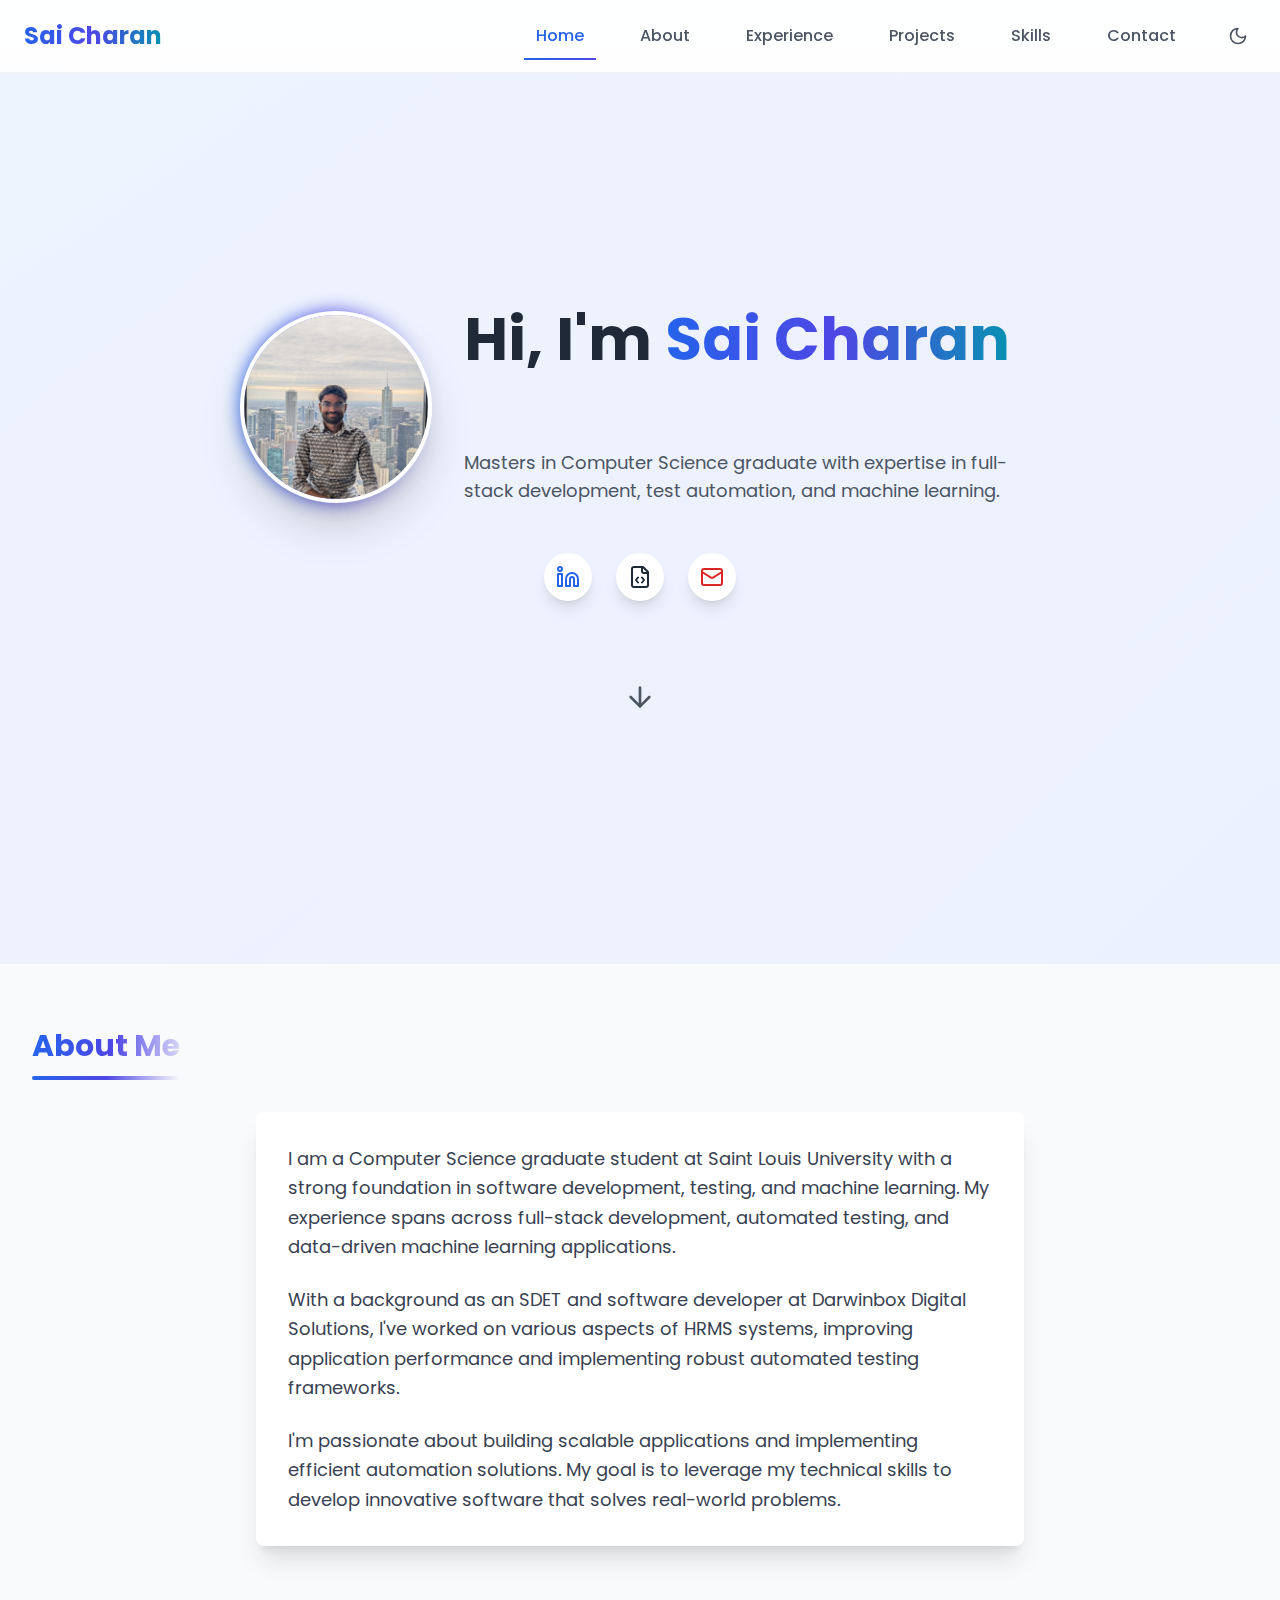
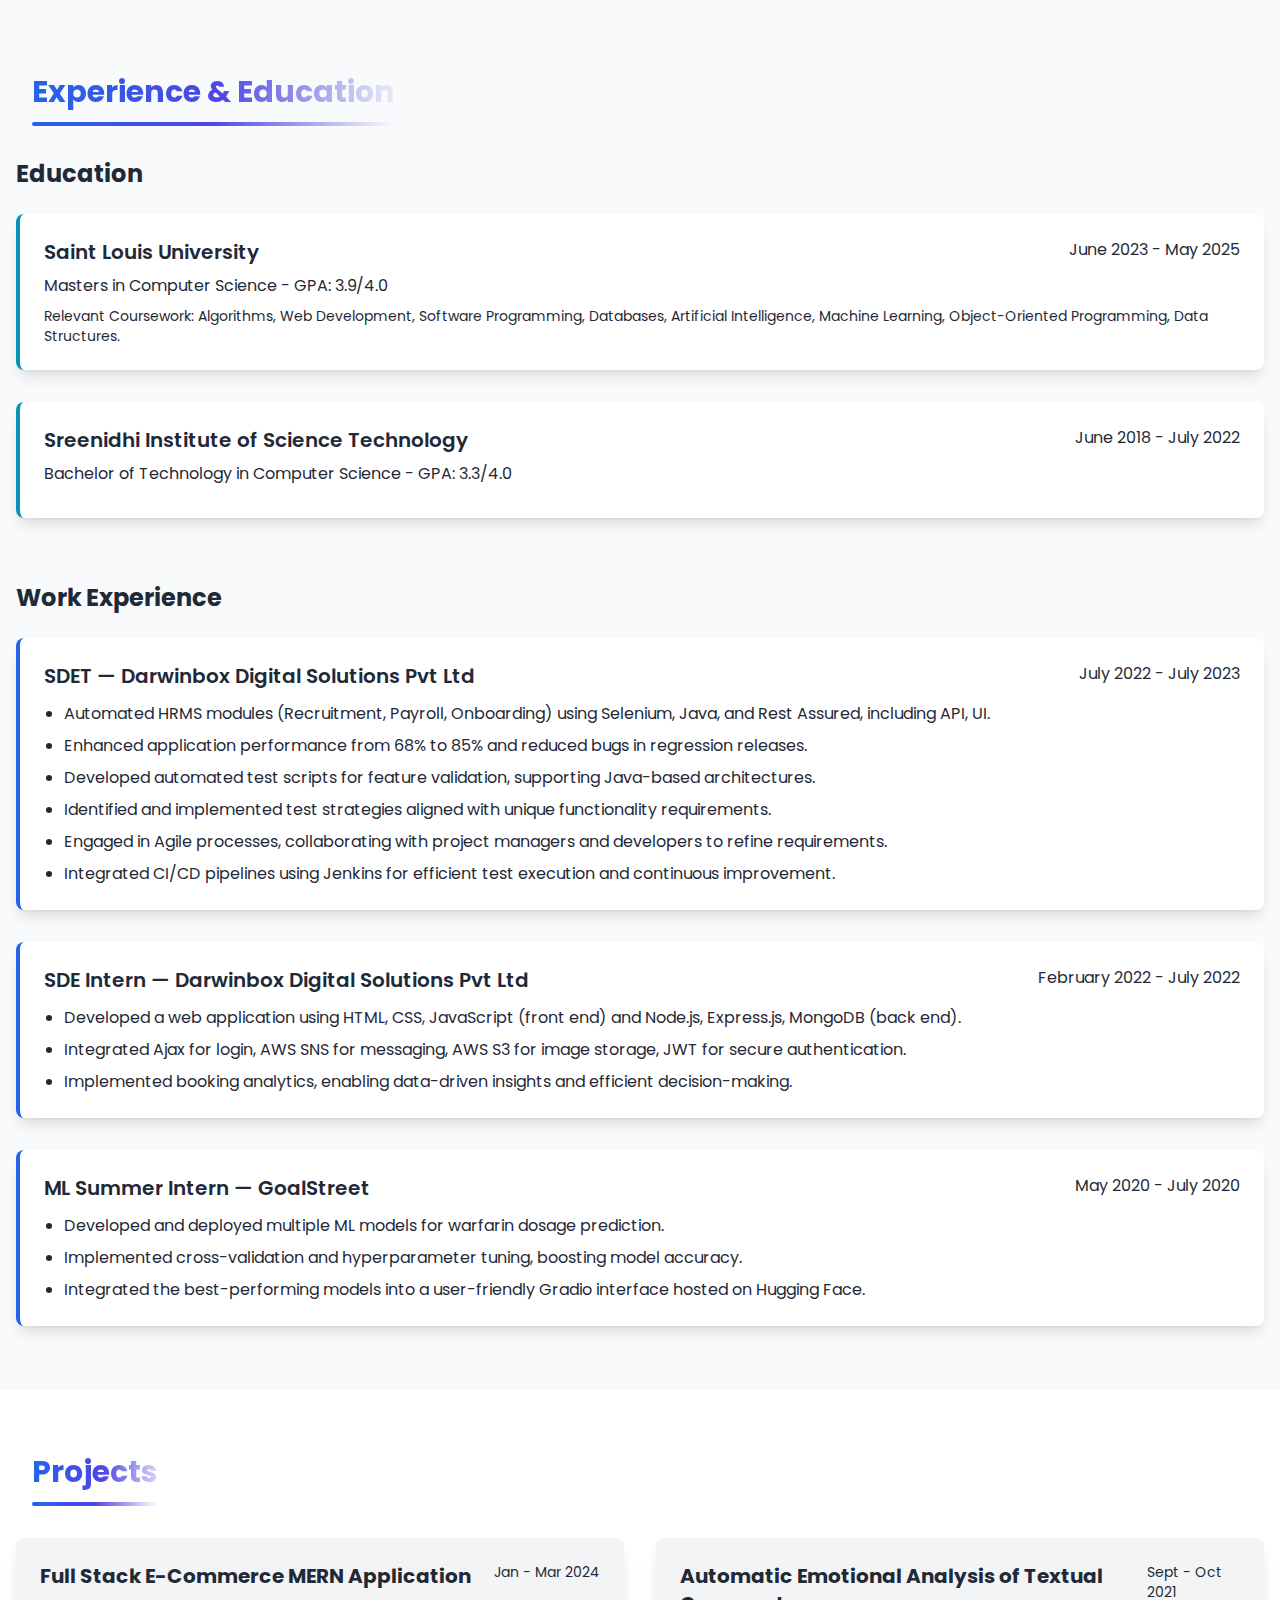
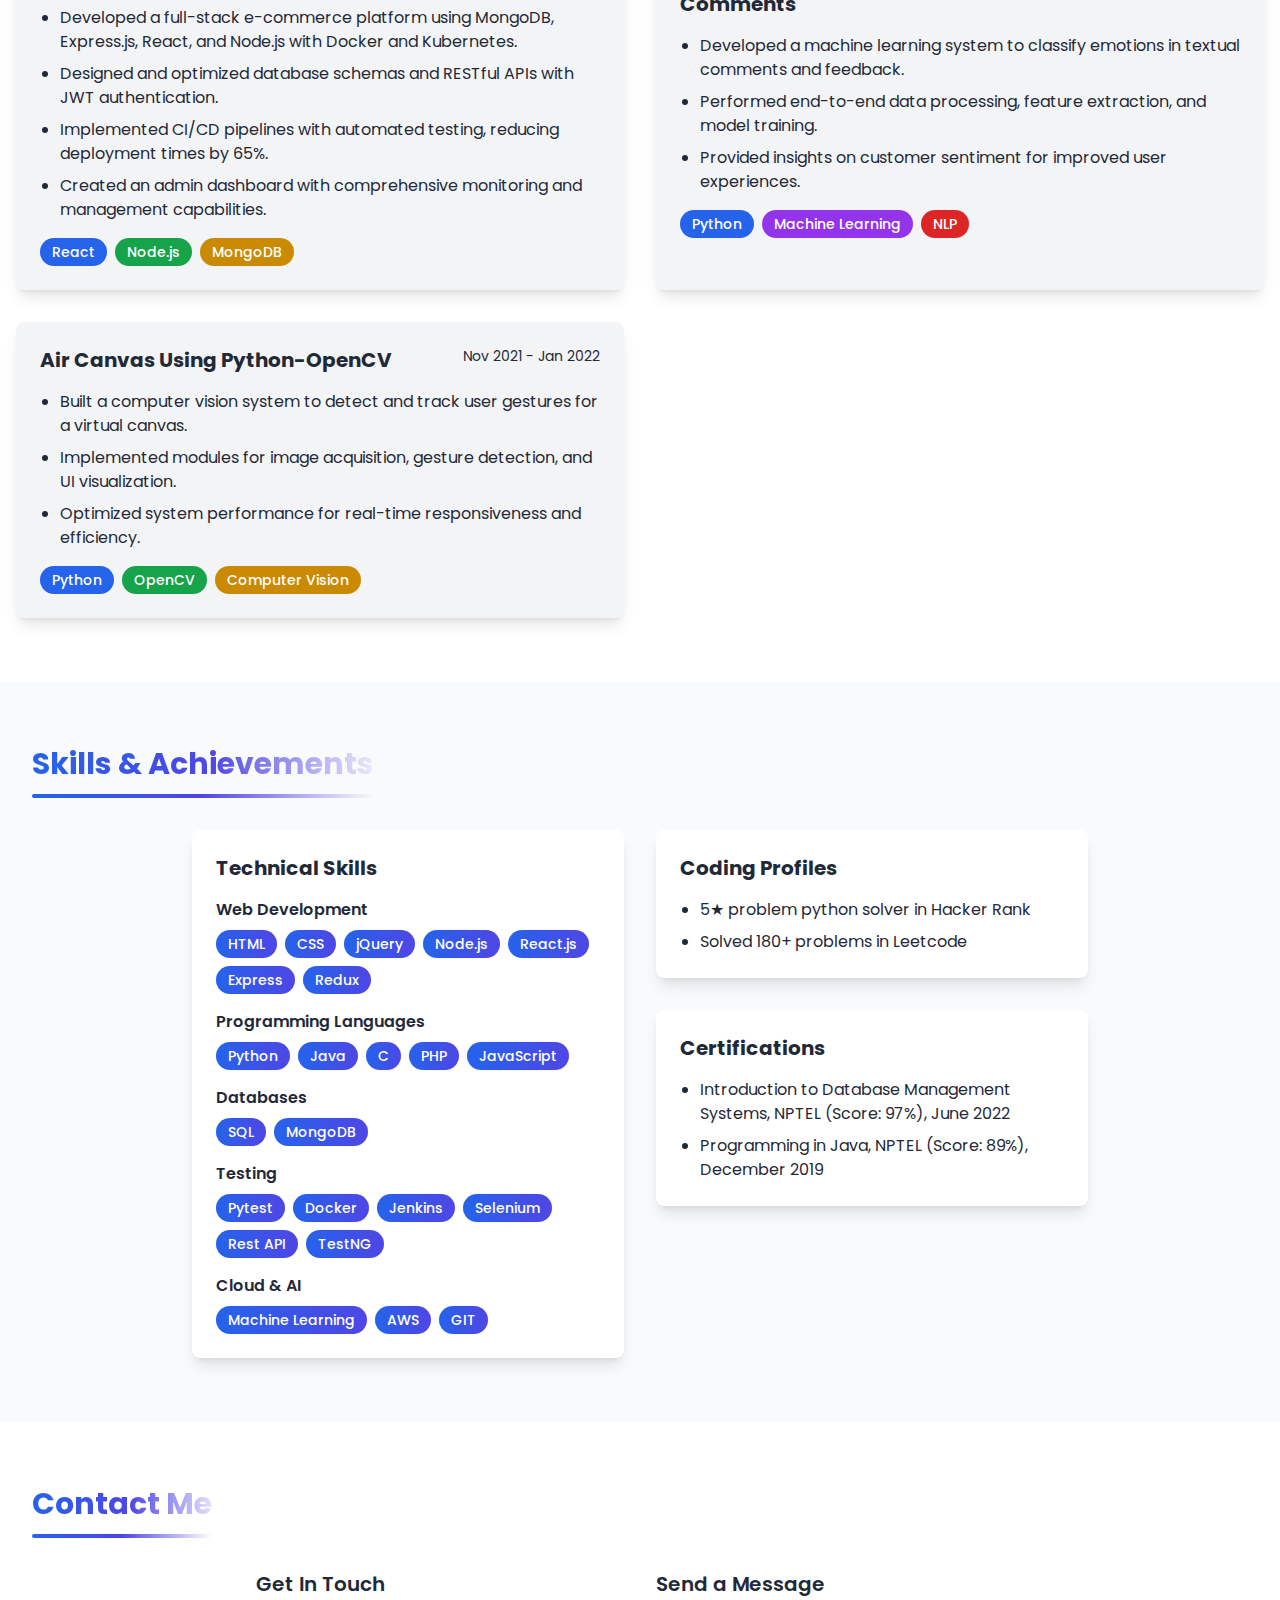
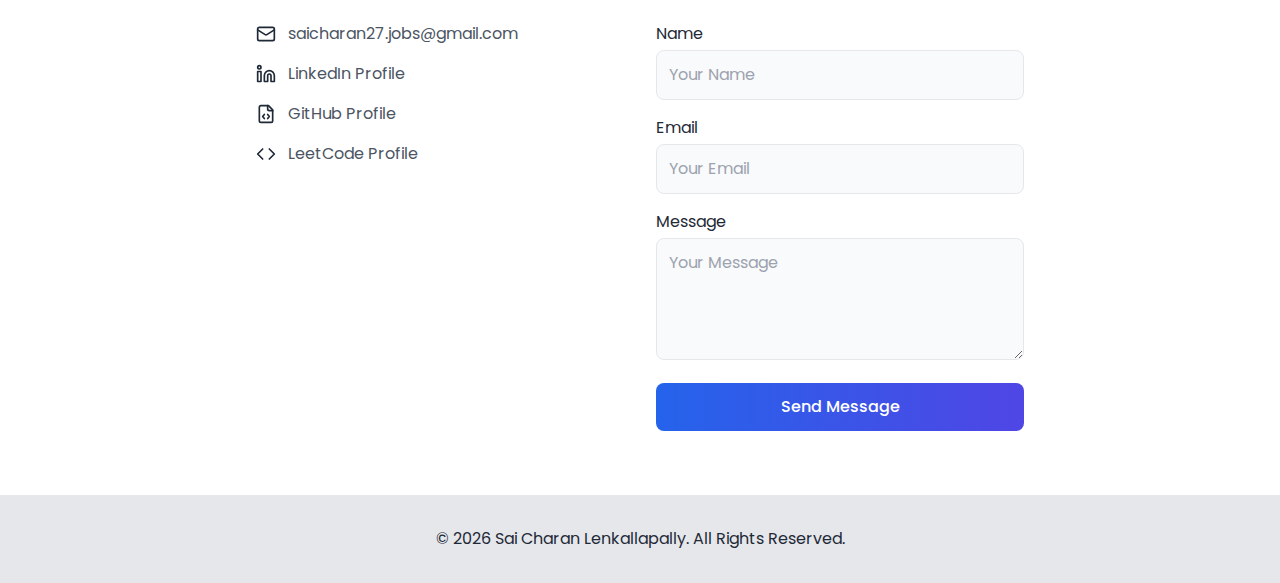
==== index.html @ 1a52dc7e "Updates" ====
<!doctype html><html lang="en"><head><meta charset="utf-8"/><link rel="icon" href="/profile.jpeg"/><meta name="viewport" content="width=device-width,initial-scale=1"/><meta name="theme-color" content="#000000"/><meta name="description" content="Web site created using create-react-app"/><link rel="apple-touch-icon" href="/logo192.png"/><link rel="manifest" href="/manifest.json"/><title>React App</title><script defer="defer" src="/static/js/main.78f071f9.js"></script><link href="/static/css/main.efff3a3c.css" rel="stylesheet"></head><body><noscript>You need to enable JavaScript to run this app.</noscript><div id="root"></div></body></html>
---- static/css/main.efff3a3c.css ----
@import url(https://fonts.googleapis.com/css2?family=Poppins:wght@300;400;500;600;700&display=swap);*,::backdrop,:after,:before{--tw-border-spacing-x:0;--tw-border-spacing-y:0;--tw-translate-x:0;--tw-translate-y:0;--tw-rotate:0;--tw-skew-x:0;--tw-skew-y:0;--tw-scale-x:1;--tw-scale-y:1;--tw-pan-x: ;--tw-pan-y: ;--tw-pinch-zoom: ;--tw-scroll-snap-strictness:proximity;--tw-gradient-from-position: ;--tw-gradient-via-position: ;--tw-gradient-to-position: ;--tw-ordinal: ;--tw-slashed-zero: ;--tw-numeric-figure: ;--tw-numeric-spacing: ;--tw-numeric-fraction: ;--tw-ring-inset: ;--tw-ring-offset-width:0px;--tw-ring-offset-color:#fff;--tw-ring-color:#3b82f680;--tw-ring-offset-shadow:0 0 #0000;--tw-ring-shadow:0 0 #0000;--tw-shadow:0 0 #0000;--tw-shadow-colored:0 0 #0000;--tw-blur: ;--tw-brightness: ;--tw-contrast: ;--tw-grayscale: ;--tw-hue-rotate: ;--tw-invert: ;--tw-saturate: ;--tw-sepia: ;--tw-drop-shadow: ;--tw-backdrop-blur: ;--tw-backdrop-brightness: ;--tw-backdrop-contrast: ;--tw-backdrop-grayscale: ;--tw-backdrop-hue-rotate: ;--tw-backdrop-invert: ;--tw-backdrop-opacity: ;--tw-backdrop-saturate: ;--tw-backdrop-sepia: ;--tw-contain-size: ;--tw-contain-layout: ;--tw-contain-paint: ;--tw-contain-style: }/*
! tailwindcss v3.4.17 | MIT License | https://tailwindcss.com
*/*,:after,:before{border:0 solid #e5e7eb;box-sizing:border-box}:after,:before{--tw-content:""}:host,html{-webkit-text-size-adjust:100%;font-feature-settings:normal;-webkit-tap-highlight-color:transparent;font-family:Poppins,sans-serif;font-variation-settings:normal;line-height:1.5;tab-size:4}body{line-height:inherit}hr{border-top-width:1px;color:inherit;height:0}abbr:where([title]){-webkit-text-decoration:underline dotted;text-decoration:underline dotted}h1,h2,h3,h4,h5,h6{font-size:inherit;font-weight:inherit}a{color:inherit;text-decoration:inherit}b,strong{font-weight:bolder}code,kbd,pre,samp{font-feature-settings:normal;font-family:ui-monospace,SFMono-Regular,Menlo,Monaco,Consolas,Liberation Mono,Courier New,monospace;font-size:1em;font-variation-settings:normal}small{font-size:80%}sub,sup{font-size:75%;line-height:0;position:relative;vertical-align:initial}sub{bottom:-.25em}sup{top:-.5em}table{border-collapse:collapse;border-color:inherit;text-indent:0}button,input,optgroup,select,textarea{font-feature-settings:inherit;color:inherit;font-family:inherit;font-size:100%;font-variation-settings:inherit;font-weight:inherit;letter-spacing:inherit;line-height:inherit;margin:0;padding:0}button,select{text-transform:none}button,input:where([type=button]),input:where([type=reset]),input:where([type=submit]){-webkit-appearance:button;background-color:initial;background-image:none}:-moz-focusring{outline:auto}:-moz-ui-invalid{box-shadow:none}progress{vertical-align:initial}::-webkit-inner-spin-button,::-webkit-outer-spin-button{height:auto}[type=search]{-webkit-appearance:textfield;outline-offset:-2px}::-webkit-search-decoration{-webkit-appearance:none}::-webkit-file-upload-button{-webkit-appearance:button;font:inherit}summary{display:list-item}blockquote,dd,dl,figure,h1,h2,h3,h4,h5,h6,hr,p,pre{margin:0}fieldset{margin:0}fieldset,legend{padding:0}menu,ol,ul{list-style:none;margin:0;padding:0}dialog{padding:0}textarea{resize:vertical}input::placeholder,textarea::placeholder{color:#9ca3af;opacity:1}[role=button],button{cursor:pointer}:disabled{cursor:default}audio,canvas,embed,iframe,img,object,svg,video{display:block;vertical-align:middle}img,video{height:auto;max-width:100%}[hidden]:where(:not([hidden=until-found])){display:none}.container{width:100%}@media (min-width:640px){.container{max-width:640px}}@media (min-width:768px){.container{max-width:768px}}@media (min-width:1024px){.container{max-width:1024px}}@media (min-width:1280px){.container{max-width:1280px}}@media (min-width:1536px){.container{max-width:1536px}}.header-nav{-webkit-backdrop-filter:blur(12px);backdrop-filter:blur(12px);background:#ffffffd9;border-bottom:1px solid #e5e7eb80;position:fixed;top:0;transition-duration:.3s;transition-property:all;transition-timing-function:cubic-bezier(.4,0,.2,1);width:100%;z-index:50}.dark .header-nav{background:#111827d9;border-bottom:1px solid #37415180}.nav-link{--tw-text-opacity:1;color:#4b5563;color:rgb(75 85 99/var(--tw-text-opacity,1));font-weight:500;padding:.5rem .75rem;position:relative;transition-duration:.3s;transition-property:all;transition-timing-function:cubic-bezier(.4,0,.2,1)}.nav-link:hover{--tw-text-opacity:1;color:#2563eb;color:rgb(37 99 235/var(--tw-text-opacity,1))}.nav-link:is(.dark *){--tw-text-opacity:1;color:#d1d5db;color:rgb(209 213 219/var(--tw-text-opacity,1))}.nav-link:hover:is(.dark *){--tw-text-opacity:1;color:#60a5fa;color:rgb(96 165 250/var(--tw-text-opacity,1))}.nav-link:after{--tw-gradient-from:#2563eb var(--tw-gradient-from-position);--tw-gradient-to:#2563eb00 var(--tw-gradient-to-position);--tw-gradient-stops:var(--tw-gradient-from),var(--tw-gradient-to);--tw-gradient-to:#4f46e5 var(--tw-gradient-to-position);--tw-content:"";background-image:linear-gradient(to right,var(--tw-gradient-stops));bottom:-.25rem;content:var(--tw-content);height:.125rem;left:0;opacity:0;position:absolute;transition-duration:.3s;transition-property:all;transition-timing-function:cubic-bezier(.4,0,.2,1);transition-timing-function:cubic-bezier(0,0,.2,1);width:0}.nav-link:hover:after{opacity:1;width:100%}.nav-link.active{--tw-text-opacity:1;color:#2563eb;color:rgb(37 99 235/var(--tw-text-opacity,1))}.nav-link.active:is(.dark *){--tw-text-opacity:1;color:#60a5fa;color:rgb(96 165 250/var(--tw-text-opacity,1))}.nav-link.active:after{opacity:1;width:100%}.hero-section{align-items:center;background:linear-gradient(135deg,#2563eb1a,#4f46e51a 50%,#06b6d41a);display:flex;justify-content:center;min-height:100vh;overflow:hidden;position:relative}.profile-image-container{flex-shrink:0;height:10rem;position:relative;width:10rem}@media (min-width:768px){.profile-image-container{height:12rem;width:12rem}}.profile-image-container:before{--tw-gradient-from:#2563eb var(--tw-gradient-from-position);--tw-gradient-to:#2563eb00 var(--tw-gradient-to-position);--tw-gradient-stops:var(--tw-gradient-from),var(--tw-gradient-to);--tw-gradient-stops:var(--tw-gradient-from),#4f46e5 var(--tw-gradient-via-position),var(--tw-gradient-to);--tw-gradient-to:#0891b2 var(--tw-gradient-to-position);--tw-blur:blur(8px);background-image:linear-gradient(to right,var(--tw-gradient-stops));border-radius:9999px;content:"";filter:var(--tw-blur) var(--tw-brightness) var(--tw-contrast) var(--tw-grayscale) var(--tw-hue-rotate) var(--tw-invert) var(--tw-saturate) var(--tw-sepia) var(--tw-drop-shadow);inset:-.125rem;opacity:.75;position:absolute}@supports (color:rgb(0 0 0/0)){.profile-image-container:before{--tw-gradient-to:#4f46e500 var(--tw-gradient-to-position)}}.profile-image{--tw-border-opacity:1;--tw-shadow:0 25px 50px -12px #00000040;--tw-shadow-colored:0 25px 50px -12px var(--tw-shadow-color);border-color:#fff;border-color:rgb(255 255 255/var(--tw-border-opacity,1));border-radius:9999px;border-width:4px;box-shadow:0 0 #0000,0 0 #0000,var(--tw-shadow);box-shadow:var(--tw-ring-offset-shadow,0 0 #0000),var(--tw-ring-shadow,0 0 #0000),var(--tw-shadow);position:relative;transition-duration:.3s;transition-property:transform;transition-timing-function:cubic-bezier(.4,0,.2,1)}.profile-image:hover{--tw-scale-x:1.05;--tw-scale-y:1.05;transform:translate(var(--tw-translate-x),var(--tw-translate-y)) rotate(var(--tw-rotate)) skewX(var(--tw-skew-x)) skewY(var(--tw-skew-y)) scaleX(var(--tw-scale-x)) scaleY(var(--tw-scale-y))}.profile-image:is(.dark *){--tw-border-opacity:1;border-color:#1f2937;border-color:rgb(31 41 55/var(--tw-border-opacity,1))}.profile-image{height:100%;object-fit:cover;width:100%}.dark .about-card{box-shadow:0 4px 6px -1px #0003,0 2px 4px -1px #0000001a}.experience-card{transition-duration:.3s;transition-property:all;transition-timing-function:cubic-bezier(.4,0,.2,1)}.experience-card:hover{--tw-translate-y:-0.25rem;--tw-shadow:0 20px 25px -5px #0000001a,0 8px 10px -6px #0000001a;--tw-shadow-colored:0 20px 25px -5px var(--tw-shadow-color),0 8px 10px -6px var(--tw-shadow-color);transform:translate(var(--tw-translate-x),var(--tw-translate-y)) rotate(var(--tw-rotate)) skewX(var(--tw-skew-x)) skewY(var(--tw-skew-y)) scaleX(var(--tw-scale-x)) scaleY(var(--tw-scale-y))}.experience-card,.experience-card:hover{box-shadow:0 0 #0000,0 0 #0000,var(--tw-shadow);box-shadow:var(--tw-ring-offset-shadow,0 0 #0000),var(--tw-ring-shadow,0 0 #0000),var(--tw-shadow)}.experience-card{--tw-border-opacity:1;--tw-bg-opacity:1;--tw-shadow:0 10px 15px -3px #0000001a,0 4px 6px -4px #0000001a;--tw-shadow-colored:0 10px 15px -3px var(--tw-shadow-color),0 4px 6px -4px var(--tw-shadow-color);background-color:#fff;background-color:rgb(255 255 255/var(--tw-bg-opacity,1));border-color:#2563eb;border-color:rgb(37 99 235/var(--tw-border-opacity,1));border-left-width:4px;border-radius:1rem;padding:1.5rem;position:relative}.experience-card:is(.dark *){--tw-border-opacity:1;--tw-bg-opacity:1;background-color:#1f2937;background-color:rgb(31 41 55/var(--tw-bg-opacity,1));border-color:#60a5fa;border-color:rgb(96 165 250/var(--tw-border-opacity,1))}.education-card{transition-duration:.3s;transition-property:all;transition-timing-function:cubic-bezier(.4,0,.2,1)}.education-card:hover{--tw-translate-y:-0.25rem;--tw-shadow:0 20px 25px -5px #0000001a,0 8px 10px -6px #0000001a;--tw-shadow-colored:0 20px 25px -5px var(--tw-shadow-color),0 8px 10px -6px var(--tw-shadow-color);transform:translate(var(--tw-translate-x),var(--tw-translate-y)) rotate(var(--tw-rotate)) skewX(var(--tw-skew-x)) skewY(var(--tw-skew-y)) scaleX(var(--tw-scale-x)) scaleY(var(--tw-scale-y))}.education-card,.education-card:hover{box-shadow:0 0 #0000,0 0 #0000,var(--tw-shadow);box-shadow:var(--tw-ring-offset-shadow,0 0 #0000),var(--tw-ring-shadow,0 0 #0000),var(--tw-shadow)}.education-card{--tw-border-opacity:1;--tw-bg-opacity:1;--tw-shadow:0 10px 15px -3px #0000001a,0 4px 6px -4px #0000001a;--tw-shadow-colored:0 10px 15px -3px var(--tw-shadow-color),0 4px 6px -4px var(--tw-shadow-color);background-color:#fff;background-color:rgb(255 255 255/var(--tw-bg-opacity,1));border-color:#0891b2;border-color:rgb(8 145 178/var(--tw-border-opacity,1));border-left-width:4px;border-radius:1rem;padding:1.5rem;position:relative}.education-card:is(.dark *){--tw-border-opacity:1;--tw-bg-opacity:1;background-color:#1f2937;background-color:rgb(31 41 55/var(--tw-bg-opacity,1));border-color:#22d3ee;border-color:rgb(34 211 238/var(--tw-border-opacity,1))}.project-card:hover{--tw-translate-y:-0.25rem;--tw-shadow:0 20px 25px -5px #0000001a,0 8px 10px -6px #0000001a;--tw-shadow-colored:0 20px 25px -5px var(--tw-shadow-color),0 8px 10px -6px var(--tw-shadow-color);transform:translate(var(--tw-translate-x),var(--tw-translate-y)) rotate(var(--tw-rotate)) skewX(var(--tw-skew-x)) skewY(var(--tw-skew-y)) scaleX(var(--tw-scale-x)) scaleY(var(--tw-scale-y))}.project-card,.project-card:hover{box-shadow:0 0 #0000,0 0 #0000,var(--tw-shadow);box-shadow:var(--tw-ring-offset-shadow,0 0 #0000),var(--tw-ring-shadow,0 0 #0000),var(--tw-shadow)}.project-card{--tw-bg-opacity:1;--tw-shadow:0 10px 15px -3px #0000001a,0 4px 6px -4px #0000001a;--tw-shadow-colored:0 10px 15px -3px var(--tw-shadow-color),0 4px 6px -4px var(--tw-shadow-color);background-color:#fff;background-color:rgb(255 255 255/var(--tw-bg-opacity,1));border-radius:1rem;overflow:hidden}.project-card:is(.dark *){--tw-bg-opacity:1;background-color:#1f2937;background-color:rgb(31 41 55/var(--tw-bg-opacity,1))}.project-tag{border-radius:9999px;font-size:.875rem;font-weight:500;line-height:1.25rem;padding:.25rem .75rem;transition-duration:.15s;transition-property:transform;transition-timing-function:cubic-bezier(.4,0,.2,1)}.project-tag:hover{--tw-scale-x:1.05;--tw-scale-y:1.05;transform:translate(var(--tw-translate-x),var(--tw-translate-y)) rotate(var(--tw-rotate)) skewX(var(--tw-skew-x)) skewY(var(--tw-skew-y)) scaleX(var(--tw-scale-x)) scaleY(var(--tw-scale-y))}.skill-category:hover{--tw-translate-y:-0.25rem;--tw-shadow:0 20px 25px -5px #0000001a,0 8px 10px -6px #0000001a;--tw-shadow-colored:0 20px 25px -5px var(--tw-shadow-color),0 8px 10px -6px var(--tw-shadow-color);transform:translate(var(--tw-translate-x),var(--tw-translate-y)) rotate(var(--tw-rotate)) skewX(var(--tw-skew-x)) skewY(var(--tw-skew-y)) scaleX(var(--tw-scale-x)) scaleY(var(--tw-scale-y))}.skill-category,.skill-category:hover{box-shadow:0 0 #0000,0 0 #0000,var(--tw-shadow);box-shadow:var(--tw-ring-offset-shadow,0 0 #0000),var(--tw-ring-shadow,0 0 #0000),var(--tw-shadow)}.skill-category{--tw-bg-opacity:1;--tw-shadow:0 10px 15px -3px #0000001a,0 4px 6px -4px #0000001a;--tw-shadow-colored:0 10px 15px -3px var(--tw-shadow-color),0 4px 6px -4px var(--tw-shadow-color);background-color:#fff;background-color:rgb(255 255 255/var(--tw-bg-opacity,1));border-radius:1rem;padding:1.5rem}.skill-category:is(.dark *){--tw-bg-opacity:1;background-color:#1f2937;background-color:rgb(31 41 55/var(--tw-bg-opacity,1))}.skill-tag{--tw-gradient-from:#2563eb var(--tw-gradient-from-position);--tw-gradient-to:#2563eb00 var(--tw-gradient-to-position);--tw-gradient-stops:var(--tw-gradient-from),var(--tw-gradient-to);--tw-gradient-to:#4f46e5 var(--tw-gradient-to-position);--tw-text-opacity:1;background-image:linear-gradient(to right,var(--tw-gradient-stops));border-radius:9999px;color:#fff;color:rgb(255 255 255/var(--tw-text-opacity,1));font-size:.875rem;font-weight:500;line-height:1.25rem;padding:.5rem 1rem;transition-duration:.3s}.skill-tag,.skill-tag:hover{transform:translate(var(--tw-translate-x),var(--tw-translate-y)) rotate(var(--tw-rotate)) skewX(var(--tw-skew-x)) skewY(var(--tw-skew-y)) scaleX(var(--tw-scale-x)) scaleY(var(--tw-scale-y))}.skill-tag:hover{--tw-translate-y:-0.125rem;--tw-scale-x:1.05;--tw-scale-y:1.05;--tw-shadow:0 4px 6px -1px #0000001a,0 2px 4px -2px #0000001a;--tw-shadow-colored:0 4px 6px -1px var(--tw-shadow-color),0 2px 4px -2px var(--tw-shadow-color);box-shadow:0 0 #0000,0 0 #0000,var(--tw-shadow);box-shadow:var(--tw-ring-offset-shadow,0 0 #0000),var(--tw-ring-shadow,0 0 #0000),var(--tw-shadow)}.contact-form input,.contact-form textarea{--tw-border-opacity:1;--tw-bg-opacity:1;background-color:#f9fafb;background-color:rgb(249 250 251/var(--tw-bg-opacity,1));border-color:#e5e7eb;border-color:rgb(229 231 235/var(--tw-border-opacity,1));border-radius:.5rem;border-width:1px;padding:.75rem;transition-duration:.3s;transition-property:all;transition-timing-function:cubic-bezier(.4,0,.2,1);width:100%}.contact-form input:focus,.contact-form textarea:focus{--tw-ring-offset-shadow:var(--tw-ring-inset) 0 0 0 var(--tw-ring-offset-width) var(--tw-ring-offset-color);--tw-ring-shadow:var(--tw-ring-inset) 0 0 0 calc(2px + var(--tw-ring-offset-width)) var(--tw-ring-color);--tw-ring-opacity:1;--tw-ring-color:rgb(59 130 246/var(--tw-ring-opacity,1));border-color:#0000;box-shadow:var(--tw-ring-offset-shadow),var(--tw-ring-shadow),0 0 #0000;box-shadow:var(--tw-ring-offset-shadow),var(--tw-ring-shadow),var(--tw-shadow,0 0 #0000)}.contact-form input:is(.dark *),.contact-form textarea:is(.dark *){--tw-border-opacity:1;--tw-bg-opacity:1;background-color:#1f2937;background-color:rgb(31 41 55/var(--tw-bg-opacity,1));border-color:#374151;border-color:rgb(55 65 81/var(--tw-border-opacity,1))}.contact-form button{--tw-gradient-from:#2563eb var(--tw-gradient-from-position);--tw-gradient-to:#2563eb00 var(--tw-gradient-to-position);--tw-gradient-stops:var(--tw-gradient-from),var(--tw-gradient-to);--tw-gradient-to:#4f46e5 var(--tw-gradient-to-position);--tw-text-opacity:1;background-image:linear-gradient(to right,var(--tw-gradient-stops));border-radius:.5rem;color:#fff;color:rgb(255 255 255/var(--tw-text-opacity,1));font-weight:500;padding:.75rem 1.5rem;transition-duration:.3s;transition-property:all;transition-timing-function:cubic-bezier(.4,0,.2,1);width:100%}.contact-form button,.contact-form button:hover{transform:translate(var(--tw-translate-x),var(--tw-translate-y)) rotate(var(--tw-rotate)) skewX(var(--tw-skew-x)) skewY(var(--tw-skew-y)) scaleX(var(--tw-scale-x)) scaleY(var(--tw-scale-y))}.contact-form button:hover{--tw-scale-x:1.05;--tw-scale-y:1.05;--tw-gradient-from:#1d4ed8 var(--tw-gradient-from-position);--tw-gradient-to:#1d4ed800 var(--tw-gradient-to-position);--tw-gradient-stops:var(--tw-gradient-from),var(--tw-gradient-to);--tw-gradient-to:#4338ca var(--tw-gradient-to-position);--tw-shadow:0 10px 15px -3px #0000001a,0 4px 6px -4px #0000001a;--tw-shadow-colored:0 10px 15px -3px var(--tw-shadow-color),0 4px 6px -4px var(--tw-shadow-color);box-shadow:0 0 #0000,0 0 #0000,var(--tw-shadow);box-shadow:var(--tw-ring-offset-shadow,0 0 #0000),var(--tw-ring-shadow,0 0 #0000),var(--tw-shadow)}.contact-link{align-items:center;display:flex}.contact-link>:not([hidden])~:not([hidden]){--tw-space-x-reverse:0;margin-left:calc(.75rem*(1 - var(--tw-space-x-reverse)));margin-right:calc(.75rem*var(--tw-space-x-reverse))}.contact-link{--tw-text-opacity:1;color:#4b5563;color:rgb(75 85 99/var(--tw-text-opacity,1));transition-duration:.3s;transition-property:color,background-color,border-color,text-decoration-color,fill,stroke;transition-timing-function:cubic-bezier(.4,0,.2,1)}.contact-link:hover{--tw-text-opacity:1;color:#2563eb;color:rgb(37 99 235/var(--tw-text-opacity,1))}.contact-link:is(.dark *){--tw-text-opacity:1;color:#d1d5db;color:rgb(209 213 219/var(--tw-text-opacity,1))}.contact-link:hover:is(.dark *){--tw-text-opacity:1;color:#60a5fa;color:rgb(96 165 250/var(--tw-text-opacity,1))}@keyframes float{0%,to{transform:translateY(0)}50%{transform:translateY(-10px)}}.scroll-top-btn{--tw-bg-opacity:1;--tw-text-opacity:1;--tw-shadow:0 10px 15px -3px #0000001a,0 4px 6px -4px #0000001a;--tw-shadow-colored:0 10px 15px -3px var(--tw-shadow-color),0 4px 6px -4px var(--tw-shadow-color);background-color:#fff;background-color:rgb(255 255 255/var(--tw-bg-opacity,1));border-radius:9999px;bottom:2rem;box-shadow:0 0 #0000,0 0 #0000,var(--tw-shadow);box-shadow:var(--tw-ring-offset-shadow,0 0 #0000),var(--tw-ring-shadow,0 0 #0000),var(--tw-shadow);color:#2563eb;color:rgb(37 99 235/var(--tw-text-opacity,1));padding:.75rem;position:fixed;right:2rem;transition-duration:.3s;transition-property:all;transition-timing-function:cubic-bezier(.4,0,.2,1)}.scroll-top-btn:hover{--tw-scale-x:1.1;--tw-scale-y:1.1;transform:translate(var(--tw-translate-x),var(--tw-translate-y)) rotate(var(--tw-rotate)) skewX(var(--tw-skew-x)) skewY(var(--tw-skew-y)) scaleX(var(--tw-scale-x)) scaleY(var(--tw-scale-y))}.scroll-top-btn:is(.dark *){--tw-bg-opacity:1;--tw-text-opacity:1;background-color:#1f2937;background-color:rgb(31 41 55/var(--tw-bg-opacity,1));color:#60a5fa;color:rgb(96 165 250/var(--tw-text-opacity,1))}.section-header{--tw-gradient-from:#2563eb var(--tw-gradient-from-position);--tw-gradient-to:#2563eb00 var(--tw-gradient-to-position);--tw-gradient-stops:var(--tw-gradient-from),var(--tw-gradient-to);--tw-gradient-stops:var(--tw-gradient-from),#4f46e5 var(--tw-gradient-via-position),var(--tw-gradient-to);--tw-gradient-to:#0891b2 var(--tw-gradient-to-position);-webkit-background-clip:text;background-clip:text;background-image:linear-gradient(to right,var(--tw-gradient-stops));color:#0000;display:inline-block;font-size:2.25rem;font-weight:700;line-height:2.5rem;margin-bottom:3rem;margin-left:1rem;padding-right:1rem;position:relative;width:auto}@supports (color:rgb(0 0 0/0)){.section-header{--tw-gradient-to:#4f46e500 var(--tw-gradient-to-position)}}.section-header:after{--tw-gradient-from:#2563eb var(--tw-gradient-from-position);--tw-gradient-to:#2563eb00 var(--tw-gradient-to-position);--tw-gradient-stops:var(--tw-gradient-from),var(--tw-gradient-to);--tw-gradient-stops:var(--tw-gradient-from),#4f46e5 var(--tw-gradient-via-position),var(--tw-gradient-to);--tw-gradient-to:#0891b2 var(--tw-gradient-to-position);background-image:linear-gradient(to right,var(--tw-gradient-stops));border-radius:9999px;bottom:-1rem;content:"";height:.25rem;left:0;position:absolute;width:100%;width:calc(100% - 1rem)}@supports (color:rgb(0 0 0/0)){.section-header:after{--tw-gradient-to:#4f46e500 var(--tw-gradient-to-position)}}.animated-text{display:inline-block;height:2.5rem;position:relative}.animated-text span{animation:rotateWords 12s linear 0s infinite;left:0;opacity:0;position:absolute;white-space:nowrap}.animated-text span:nth-child(2){animation-delay:3s}.animated-text span:nth-child(3){animation-delay:6s}.animated-text span:nth-child(4){animation-delay:9s}@keyframes rotateWords{0%{opacity:0;transform:translateY(20px)}2%{opacity:0;transform:translateY(20px)}5%{opacity:1;transform:translateY(0)}20%{opacity:1;transform:translateY(0)}25%{opacity:0;transform:translateY(-20px)}to{opacity:0;transform:translateY(-20px)}}.education-card,.experience-card{animation:slideInRight .5s ease-out;transition-duration:.3s;transition-property:all;transition-timing-function:cubic-bezier(.4,0,.2,1)}.education-card:hover,.experience-card:hover{box-shadow:0 20px 25px -5px #0000001a,0 10px 10px -5px #0000000a;transform:translateX(8px)}.project-card{animation:fadeInUp .6s ease-out;transition-duration:.3s;transition-property:all;transition-timing-function:cubic-bezier(.4,0,.2,1)}.project-card:hover{box-shadow:0 20px 25px -5px #0000001a,0 10px 10px -5px #0000000a;transform:translateY(-10px) scale(1.02)}.skill-category{animation:fadeIn .5s ease-out;transition-duration:.3s;transition-property:all;transition-timing-function:cubic-bezier(.4,0,.2,1)}.skill-category:hover{box-shadow:0 20px 25px -5px #0000001a,0 10px 10px -5px #0000000a;transform:translateY(-5px)}.skill-tag{transition-duration:.2s;transition-property:all;transition-timing-function:cubic-bezier(.4,0,.2,1)}.skill-tag:hover{transform:scale(1.1)}@keyframes fadeInUp{0%{opacity:0;transform:translateY(20px)}to{opacity:1;transform:translateY(0)}}@keyframes slideInRight{0%{opacity:0;transform:translateX(-20px)}to{opacity:1;transform:translateX(0)}}@keyframes fadeIn{0%{opacity:0}to{opacity:1}}.dark .about-card:hover,.dark .education-card:hover,.dark .experience-card:hover,.dark .project-card:hover,.dark .skill-category:hover{box-shadow:0 20px 25px -5px #0000004d,0 10px 10px -5px #0003}.fixed{position:fixed}.absolute{position:absolute}.relative{position:relative}.inset-0{inset:0}.bottom-8{bottom:2rem}.right-8{right:2rem}.z-10{z-index:10}.mx-auto{margin-left:auto;margin-right:auto}.mb-1{margin-bottom:.25rem}.mb-12{margin-bottom:3rem}.mb-16{margin-bottom:4rem}.mb-2{margin-bottom:.5rem}.mb-4{margin-bottom:1rem}.mb-6{margin-bottom:1.5rem}.mb-8{margin-bottom:2rem}.mr-3{margin-right:.75rem}.mt-3{margin-top:.75rem}.mt-8{margin-top:2rem}.block{display:block}.flex{display:flex}.grid{display:grid}.hidden{display:none}.h-12{height:3rem}.h-full{height:100%}.min-h-screen{min-height:100vh}.w-full{width:100%}.max-w-3xl{max-width:48rem}.max-w-4xl{max-width:56rem}.max-w-xl{max-width:36rem}.transform{transform:translate(var(--tw-translate-x),var(--tw-translate-y)) rotate(var(--tw-rotate)) skewX(var(--tw-skew-x)) skewY(var(--tw-skew-y)) scaleX(var(--tw-scale-x)) scaleY(var(--tw-scale-y))}@keyframes bounce{0%,to{animation-timing-function:cubic-bezier(.8,0,1,1);transform:translateY(-25%)}50%{animation-timing-function:cubic-bezier(0,0,.2,1);transform:none}}.animate-bounce{animation:bounce 1s infinite}.list-disc{list-style-type:disc}.grid-cols-1{grid-template-columns:repeat(1,minmax(0,1fr))}.flex-col{flex-direction:column}.flex-wrap{flex-wrap:wrap}.items-start{align-items:flex-start}.items-center{align-items:center}.justify-center{justify-content:center}.justify-between{justify-content:space-between}.gap-2{gap:.5rem}.gap-8{gap:2rem}.space-x-2>:not([hidden])~:not([hidden]){--tw-space-x-reverse:0;margin-left:calc(.5rem*(1 - var(--tw-space-x-reverse)));margin-right:calc(.5rem*var(--tw-space-x-reverse))}.space-x-4>:not([hidden])~:not([hidden]){--tw-space-x-reverse:0;margin-left:calc(1rem*(1 - var(--tw-space-x-reverse)));margin-right:calc(1rem*var(--tw-space-x-reverse))}.space-x-6>:not([hidden])~:not([hidden]){--tw-space-x-reverse:0;margin-left:calc(1.5rem*(1 - var(--tw-space-x-reverse)));margin-right:calc(1.5rem*var(--tw-space-x-reverse))}.space-x-8>:not([hidden])~:not([hidden]){--tw-space-x-reverse:0;margin-left:calc(2rem*(1 - var(--tw-space-x-reverse)));margin-right:calc(2rem*var(--tw-space-x-reverse))}.space-y-2>:not([hidden])~:not([hidden]){--tw-space-y-reverse:0;margin-bottom:calc(.5rem*var(--tw-space-y-reverse));margin-top:calc(.5rem*(1 - var(--tw-space-y-reverse)))}.space-y-3>:not([hidden])~:not([hidden]){--tw-space-y-reverse:0;margin-bottom:calc(.75rem*var(--tw-space-y-reverse));margin-top:calc(.75rem*(1 - var(--tw-space-y-reverse)))}.space-y-4>:not([hidden])~:not([hidden]){--tw-space-y-reverse:0;margin-bottom:calc(1rem*var(--tw-space-y-reverse));margin-top:calc(1rem*(1 - var(--tw-space-y-reverse)))}.space-y-6>:not([hidden])~:not([hidden]){--tw-space-y-reverse:0;margin-bottom:calc(1.5rem*var(--tw-space-y-reverse));margin-top:calc(1.5rem*(1 - var(--tw-space-y-reverse)))}.overflow-hidden{overflow:hidden}.rounded-full{border-radius:9999px}.rounded-lg{border-radius:.5rem}.rounded-md{border-radius:.375rem}.border{border-width:1px}.border-t{border-top-width:1px}.border-gray-200{--tw-border-opacity:1;border-color:#e5e7eb;border-color:rgb(229 231 235/var(--tw-border-opacity,1))}.border-gray-300{--tw-border-opacity:1;border-color:#d1d5db;border-color:rgb(209 213 219/var(--tw-border-opacity,1))}.bg-blue-50{--tw-bg-opacity:1;background-color:#eff6ff;background-color:rgb(239 246 255/var(--tw-bg-opacity,1))}.bg-blue-500{--tw-bg-opacity:1;background-color:#3b82f6;background-color:rgb(59 130 246/var(--tw-bg-opacity,1))}.bg-blue-600{--tw-bg-opacity:1;background-color:#2563eb;background-color:rgb(37 99 235/var(--tw-bg-opacity,1))}.bg-gray-100{--tw-bg-opacity:1;background-color:#f3f4f6;background-color:rgb(243 244 246/var(--tw-bg-opacity,1))}.bg-gray-200{--tw-bg-opacity:1;background-color:#e5e7eb;background-color:rgb(229 231 235/var(--tw-bg-opacity,1))}.bg-gray-50{--tw-bg-opacity:1;background-color:#f9fafb;background-color:rgb(249 250 251/var(--tw-bg-opacity,1))}.bg-gray-700{--tw-bg-opacity:1;background-color:#374151;background-color:rgb(55 65 81/var(--tw-bg-opacity,1))}.bg-gray-800{--tw-bg-opacity:1;background-color:#1f2937;background-color:rgb(31 41 55/var(--tw-bg-opacity,1))}.bg-gray-900{--tw-bg-opacity:1;background-color:#111827;background-color:rgb(17 24 39/var(--tw-bg-opacity,1))}.bg-green-100{--tw-bg-opacity:1;background-color:#dcfce7;background-color:rgb(220 252 231/var(--tw-bg-opacity,1))}.bg-green-600{--tw-bg-opacity:1;background-color:#16a34a;background-color:rgb(22 163 74/var(--tw-bg-opacity,1))}.bg-purple-600{--tw-bg-opacity:1;background-color:#9333ea;background-color:rgb(147 51 234/var(--tw-bg-opacity,1))}.bg-red-100{--tw-bg-opacity:1;background-color:#fee2e2;background-color:rgb(254 226 226/var(--tw-bg-opacity,1))}.bg-red-600{--tw-bg-opacity:1;background-color:#dc2626;background-color:rgb(220 38 38/var(--tw-bg-opacity,1))}.bg-white{--tw-bg-opacity:1;background-color:#fff;background-color:rgb(255 255 255/var(--tw-bg-opacity,1))}.bg-white\/95{background-color:#fffffff2}.bg-yellow-600{--tw-bg-opacity:1;background-color:#ca8a04;background-color:rgb(202 138 4/var(--tw-bg-opacity,1))}.bg-gradient-to-br{background-image:linear-gradient(to bottom right,var(--tw-gradient-stops))}.bg-gradient-to-r{background-image:linear-gradient(to right,var(--tw-gradient-stops))}.from-blue-50\/80{--tw-gradient-from:#eff6ffcc var(--tw-gradient-from-position);--tw-gradient-to:#eff6ff00 var(--tw-gradient-to-position);--tw-gradient-stops:var(--tw-gradient-from),var(--tw-gradient-to)}.from-blue-600{--tw-gradient-from:#2563eb var(--tw-gradient-from-position);--tw-gradient-to:#2563eb00 var(--tw-gradient-to-position);--tw-gradient-stops:var(--tw-gradient-from),var(--tw-gradient-to)}.via-indigo-600{--tw-gradient-to:#4f46e500 var(--tw-gradient-to-position);--tw-gradient-stops:var(--tw-gradient-from),#4f46e5 var(--tw-gradient-via-position),var(--tw-gradient-to)}.to-cyan-600{--tw-gradient-to:#0891b2 var(--tw-gradient-to-position)}.to-indigo-50\/80{--tw-gradient-to:#eef2ffcc var(--tw-gradient-to-position)}.bg-clip-text{-webkit-background-clip:text;background-clip:text}.object-cover{object-fit:cover}.p-2{padding:.5rem}.p-3{padding:.75rem}.p-6{padding:1.5rem}.p-8{padding:2rem}.px-3{padding-left:.75rem;padding-right:.75rem}.px-4{padding-left:1rem;padding-right:1rem}.px-6{padding-left:1.5rem;padding-right:1.5rem}.py-1{padding-bottom:.25rem;padding-top:.25rem}.py-16{padding-bottom:4rem;padding-top:4rem}.py-2{padding-bottom:.5rem;padding-top:.5rem}.py-20{padding-bottom:5rem;padding-top:5rem}.py-4{padding-bottom:1rem;padding-top:1rem}.py-8{padding-bottom:2rem;padding-top:2rem}.pl-5{padding-left:1.25rem}.pt-16{padding-top:4rem}.text-left{text-align:left}.text-center{text-align:center}.text-2xl{font-size:1.5rem;line-height:2rem}.text-3xl{font-size:1.875rem;line-height:2.25rem}.text-4xl{font-size:2.25rem;line-height:2.5rem}.text-lg{font-size:1.125rem;line-height:1.75rem}.text-sm{font-size:.875rem;line-height:1.25rem}.text-xl{font-size:1.25rem;line-height:1.75rem}.font-bold{font-weight:700}.font-medium{font-weight:500}.font-semibold{font-weight:600}.leading-relaxed{line-height:1.625}.text-blue-600{--tw-text-opacity:1;color:#2563eb;color:rgb(37 99 235/var(--tw-text-opacity,1))}.text-gray-100{--tw-text-opacity:1;color:#f3f4f6;color:rgb(243 244 246/var(--tw-text-opacity,1))}.text-gray-600{--tw-text-opacity:1;color:#4b5563;color:rgb(75 85 99/var(--tw-text-opacity,1))}.text-gray-700{--tw-text-opacity:1;color:#374151;color:rgb(55 65 81/var(--tw-text-opacity,1))}.text-gray-800{--tw-text-opacity:1;color:#1f2937;color:rgb(31 41 55/var(--tw-text-opacity,1))}.text-green-700{--tw-text-opacity:1;color:#15803d;color:rgb(21 128 61/var(--tw-text-opacity,1))}.text-red-600{--tw-text-opacity:1;color:#dc2626;color:rgb(220 38 38/var(--tw-text-opacity,1))}.text-red-700{--tw-text-opacity:1;color:#b91c1c;color:rgb(185 28 28/var(--tw-text-opacity,1))}.text-transparent{color:#0000}.text-white{--tw-text-opacity:1;color:#fff;color:rgb(255 255 255/var(--tw-text-opacity,1))}.text-yellow-500{--tw-text-opacity:1;color:#eab308;color:rgb(234 179 8/var(--tw-text-opacity,1))}.shadow-lg{--tw-shadow:0 10px 15px -3px #0000001a,0 4px 6px -4px #0000001a;--tw-shadow-colored:0 10px 15px -3px var(--tw-shadow-color),0 4px 6px -4px var(--tw-shadow-color)}.shadow-lg,.shadow-xl{box-shadow:0 0 #0000,0 0 #0000,var(--tw-shadow);box-shadow:var(--tw-ring-offset-shadow,0 0 #0000),var(--tw-ring-shadow,0 0 #0000),var(--tw-shadow)}.shadow-xl{--tw-shadow:0 20px 25px -5px #0000001a,0 8px 10px -6px #0000001a;--tw-shadow-colored:0 20px 25px -5px var(--tw-shadow-color),0 8px 10px -6px var(--tw-shadow-color)}.backdrop-blur-md{--tw-backdrop-blur:blur(12px);-webkit-backdrop-filter:var(--tw-backdrop-blur) var(--tw-backdrop-brightness) var(--tw-backdrop-contrast) var(--tw-backdrop-grayscale) var(--tw-backdrop-hue-rotate) var(--tw-backdrop-invert) var(--tw-backdrop-opacity) var(--tw-backdrop-saturate) var(--tw-backdrop-sepia);backdrop-filter:var(--tw-backdrop-blur) var(--tw-backdrop-brightness) var(--tw-backdrop-contrast) var(--tw-backdrop-grayscale) var(--tw-backdrop-hue-rotate) var(--tw-backdrop-invert) var(--tw-backdrop-opacity) var(--tw-backdrop-saturate) var(--tw-backdrop-sepia)}.transition-all{transition-duration:.15s;transition-property:all;transition-timing-function:cubic-bezier(.4,0,.2,1)}.transition-colors{transition-duration:.15s;transition-property:color,background-color,border-color,text-decoration-color,fill,stroke;transition-timing-function:cubic-bezier(.4,0,.2,1)}.duration-300{transition-duration:.3s}:root{--primary:#2563eb;--primary-dark:#1d4ed8;--secondary:#4f46e5;--accent:#06b6d4}body{-webkit-font-smoothing:antialiased;-moz-osx-font-smoothing:grayscale;font-family:Poppins,-apple-system,BlinkMacSystemFont,Segoe UI,Roboto,Oxygen,Ubuntu,Cantarell,Fira Sans,Droid Sans,Helvetica Neue,sans-serif;margin:0;scroll-behavior:smooth}code{font-family:source-code-pro,Menlo,Monaco,Consolas,Courier New,monospace}.hover\:rotate-3:hover{--tw-rotate:3deg}.hover\:rotate-3:hover,.hover\:scale-110:hover{transform:translate(var(--tw-translate-x),var(--tw-translate-y)) rotate(var(--tw-rotate)) skewX(var(--tw-skew-x)) skewY(var(--tw-skew-y)) scaleX(var(--tw-scale-x)) scaleY(var(--tw-scale-y))}.hover\:scale-110:hover{--tw-scale-x:1.1;--tw-scale-y:1.1}.hover\:bg-blue-600:hover{--tw-bg-opacity:1;background-color:#2563eb;background-color:rgb(37 99 235/var(--tw-bg-opacity,1))}.hover\:bg-blue-700:hover{--tw-bg-opacity:1;background-color:#1d4ed8;background-color:rgb(29 78 216/var(--tw-bg-opacity,1))}.hover\:bg-gray-100:hover{--tw-bg-opacity:1;background-color:#f3f4f6;background-color:rgb(243 244 246/var(--tw-bg-opacity,1))}.hover\:bg-gray-50:hover{--tw-bg-opacity:1;background-color:#f9fafb;background-color:rgb(249 250 251/var(--tw-bg-opacity,1))}.hover\:bg-gray-600:hover{--tw-bg-opacity:1;background-color:#4b5563;background-color:rgb(75 85 99/var(--tw-bg-opacity,1))}.hover\:text-gray-800:hover{--tw-text-opacity:1;color:#1f2937;color:rgb(31 41 55/var(--tw-text-opacity,1))}.hover\:text-yellow-600:hover{--tw-text-opacity:1;color:#ca8a04;color:rgb(202 138 4/var(--tw-text-opacity,1))}.hover\:underline:hover{text-decoration-line:underline}.hover\:shadow-xl:hover{--tw-shadow:0 20px 25px -5px #0000001a,0 8px 10px -6px #0000001a;--tw-shadow-colored:0 20px 25px -5px var(--tw-shadow-color),0 8px 10px -6px var(--tw-shadow-color);box-shadow:0 0 #0000,0 0 #0000,var(--tw-shadow);box-shadow:var(--tw-ring-offset-shadow,0 0 #0000),var(--tw-ring-shadow,0 0 #0000),var(--tw-shadow)}.disabled\:cursor-not-allowed:disabled{cursor:not-allowed}.disabled\:opacity-50:disabled{opacity:.5}.group:hover .group-hover\:text-blue-600{--tw-text-opacity:1;color:#2563eb;color:rgb(37 99 235/var(--tw-text-opacity,1))}.dark\:border-gray-800:is(.dark *){--tw-border-opacity:1;border-color:#1f2937;border-color:rgb(31 41 55/var(--tw-border-opacity,1))}.dark\:bg-gray-800:is(.dark *){--tw-bg-opacity:1;background-color:#1f2937;background-color:rgb(31 41 55/var(--tw-bg-opacity,1))}.dark\:bg-gray-900\/95:is(.dark *){background-color:#111827f2}.dark\:bg-green-800:is(.dark *){--tw-bg-opacity:1;background-color:#166534;background-color:rgb(22 101 52/var(--tw-bg-opacity,1))}.dark\:bg-red-800:is(.dark *){--tw-bg-opacity:1;background-color:#991b1b;background-color:rgb(153 27 27/var(--tw-bg-opacity,1))}.dark\:from-gray-900\/80:is(.dark *){--tw-gradient-from:#111827cc var(--tw-gradient-from-position);--tw-gradient-to:#11182700 var(--tw-gradient-to-position);--tw-gradient-stops:var(--tw-gradient-from),var(--tw-gradient-to)}.dark\:to-gray-800\/80:is(.dark *){--tw-gradient-to:#1f2937cc var(--tw-gradient-to-position)}.dark\:text-blue-400:is(.dark *){--tw-text-opacity:1;color:#60a5fa;color:rgb(96 165 250/var(--tw-text-opacity,1))}.dark\:text-gray-200:is(.dark *){--tw-text-opacity:1;color:#e5e7eb;color:rgb(229 231 235/var(--tw-text-opacity,1))}.dark\:text-gray-300:is(.dark *){--tw-text-opacity:1;color:#d1d5db;color:rgb(209 213 219/var(--tw-text-opacity,1))}.dark\:text-gray-400:is(.dark *){--tw-text-opacity:1;color:#9ca3af;color:rgb(156 163 175/var(--tw-text-opacity,1))}.dark\:text-green-100:is(.dark *){--tw-text-opacity:1;color:#dcfce7;color:rgb(220 252 231/var(--tw-text-opacity,1))}.dark\:text-red-100:is(.dark *){--tw-text-opacity:1;color:#fee2e2;color:rgb(254 226 226/var(--tw-text-opacity,1))}.dark\:text-red-400:is(.dark *){--tw-text-opacity:1;color:#f87171;color:rgb(248 113 113/var(--tw-text-opacity,1))}.dark\:text-white:is(.dark *){--tw-text-opacity:1;color:#fff;color:rgb(255 255 255/var(--tw-text-opacity,1))}.dark\:hover\:bg-gray-800:hover:is(.dark *){--tw-bg-opacity:1;background-color:#1f2937;background-color:rgb(31 41 55/var(--tw-bg-opacity,1))}.group:hover .dark\:group-hover\:text-blue-400:is(.dark *){--tw-text-opacity:1;color:#60a5fa;color:rgb(96 165 250/var(--tw-text-opacity,1))}@media (min-width:768px){.md\:flex{display:flex}.md\:hidden{display:none}.md\:grid-cols-2{grid-template-columns:repeat(2,minmax(0,1fr))}.md\:flex-row{flex-direction:row}.md\:text-3xl{font-size:1.875rem;line-height:2.25rem}.md\:text-5xl{font-size:3rem;line-height:1}.md\:text-base{font-size:1rem;line-height:1.5rem}}@media (min-width:1024px){.lg\:text-6xl{font-size:3.75rem;line-height:1}}
/*# sourceMappingURL=main.efff3a3c.css.map*/
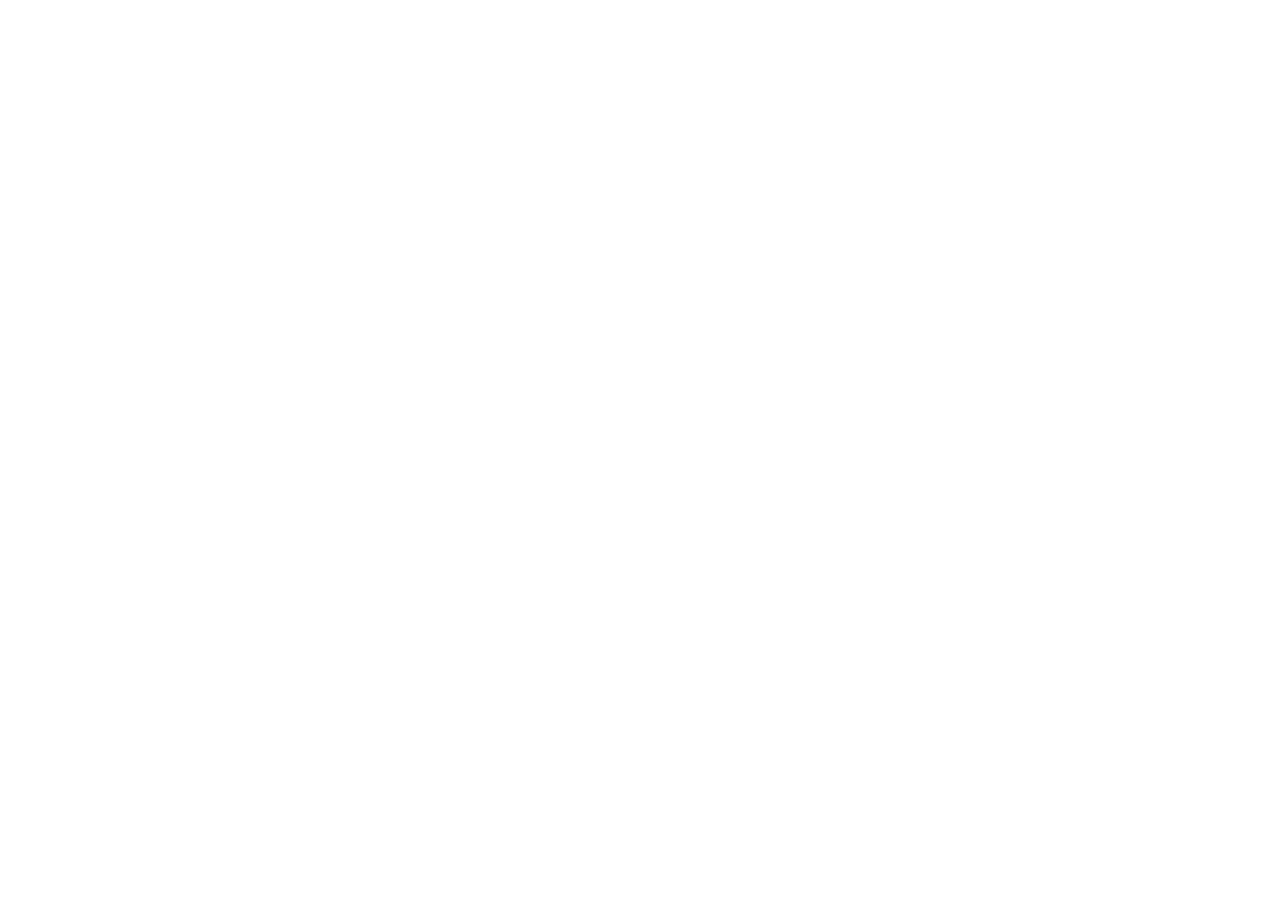
==== commit 94826dee: "Updates" ====
--- a/index.html
+++ b/index.html
@@ -1 +1 @@
-<!doctype html><html lang="en"><head><meta charset="utf-8"/><link rel="icon" href="/profile.jpeg"/><meta name="viewport" content="width=device-width,initial-scale=1"/><meta name="theme-color" content="#000000"/><meta name="description" content="Web site created using create-react-app"/><link rel="apple-touch-icon" href="/logo192.png"/><link rel="manifest" href="/manifest.json"/><title>React App</title><script defer="defer" src="/static/js/main.78f071f9.js"></script><link href="/static/css/main.efff3a3c.css" rel="stylesheet"></head><body><noscript>You need to enable JavaScript to run this app.</noscript><div id="root"></div></body></html>+<!doctype html><html lang="en"><head><meta charset="utf-8"/><link rel="icon" href="/portfolio/profile.jpeg"/><meta name="viewport" content="width=device-width,initial-scale=1"/><meta name="theme-color" content="#000000"/><meta name="description" content="Web site created using create-react-app"/><link rel="apple-touch-icon" href="/portfolio/logo192.png"/><link rel="manifest" href="/portfolio/manifest.json"/><title>React App</title><script defer="defer" src="/portfolio/static/js/main.5696caf9.js"></script><link href="/portfolio/static/css/main.efff3a3c.css" rel="stylesheet"></head><body><noscript>You need to enable JavaScript to run this app.</noscript><div id="root"></div></body></html>